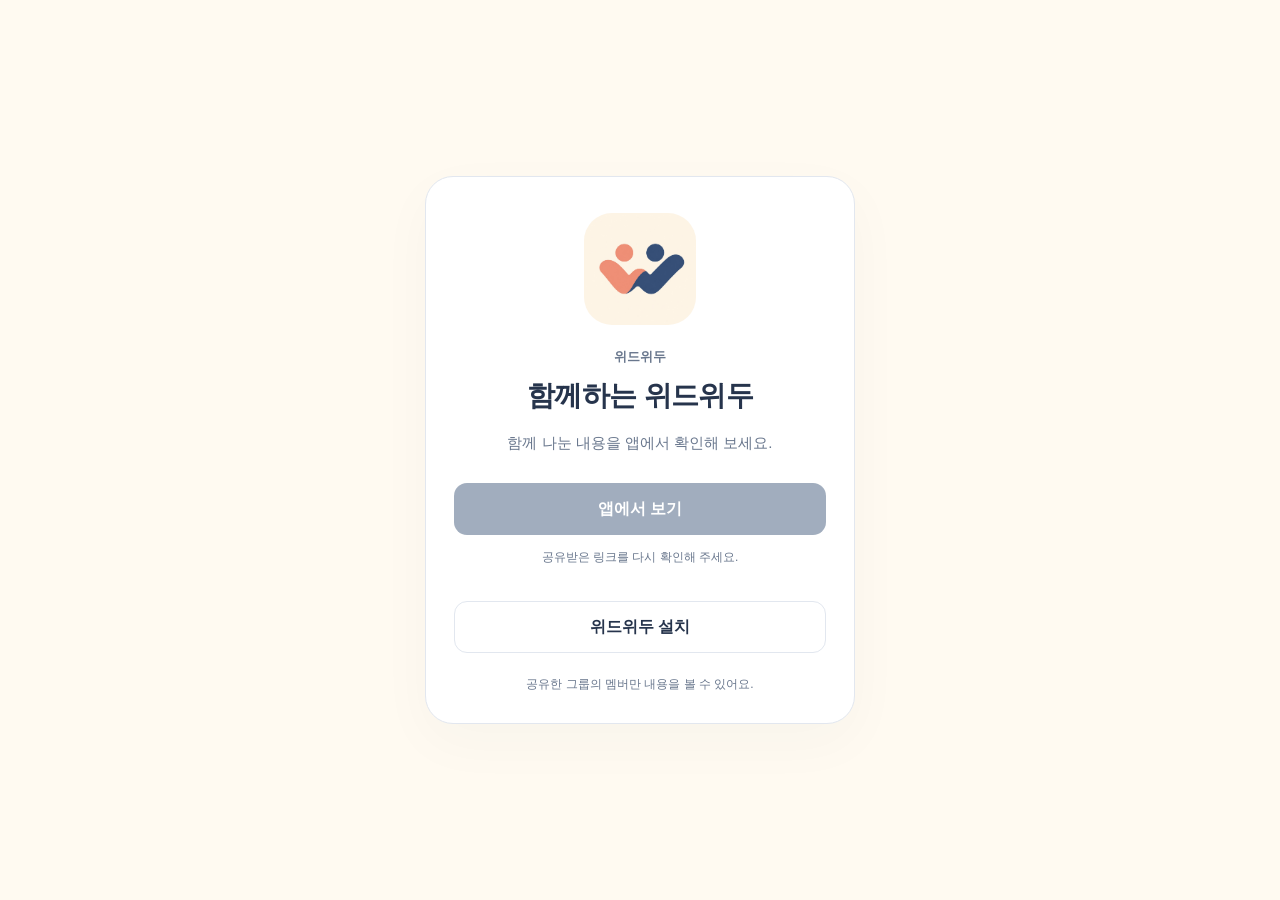
==== index.html @ 4100de36 "Host public WithWeDo link preview pages" ====
<!doctype html>
<html lang="ko">
<head>
  <meta charset="utf-8">
  <meta name="viewport" content="width=device-width, initial-scale=1">
  <meta name="referrer" content="no-referrer">
  <meta name="robots" content="noindex, nofollow">
  <meta http-equiv="Content-Security-Policy" content="default-src 'none'; img-src 'self'; style-src 'self'; script-src 'self'; base-uri 'none'; form-action 'none'; object-src 'none'">
  <title>위드위두</title>
  <meta name="description" content="함께 나눈 내용을 위드위두 앱에서 확인해 보세요. 그룹 멤버만 내용을 볼 수 있어요.">
  <meta property="og:type" content="website">
  <meta property="og:locale" content="ko_KR">
  <meta property="og:site_name" content="위드위두">
  <meta property="og:title" content="위드위두">
  <meta property="og:description" content="함께 나눈 내용을 위드위두 앱에서 확인해 보세요. 그룹 멤버만 내용을 볼 수 있어요.">
  <meta property="og:image" content="https://mkh4327.github.io/withwedo-links/assets/app-icon.png">
  <meta property="og:image:secure_url" content="https://mkh4327.github.io/withwedo-links/assets/app-icon.png">
  <meta property="og:image:type" content="image/png">
  <meta property="og:image:width" content="1254">
  <meta property="og:image:height" content="1254">
  <meta property="og:image:alt" content="위드위두 로고">
  <meta name="twitter:card" content="summary_large_image">
  <meta name="twitter:title" content="위드위두">
  <meta name="twitter:description" content="함께 나눈 내용을 위드위두 앱에서 확인해 보세요. 그룹 멤버만 내용을 볼 수 있어요.">
  <meta name="twitter:image" content="https://mkh4327.github.io/withwedo-links/assets/app-icon.png">
  <link rel="icon" type="image/png" href="./assets/app-icon.png">
  <link rel="stylesheet" href="./assets/share.css">
  <script src="./assets/share.js" defer></script>
</head>
<body>
  <main class="share-card">
    <img class="app-icon" src="./assets/app-icon.png" alt="위드위두" width="112" height="112">
    <p class="brand">위드위두</p>
    <h1>함께하는 위드위두</h1>
    <p class="intro">함께 나눈 내용을 앱에서 확인해 보세요.</p>
    <a class="button primary" id="open-app" role="button" aria-disabled="true" tabindex="-1">앱에서 보기</a>
    <p class="status" id="link-status" role="status" aria-live="polite">공유 링크를 확인하고 있어요.</p>
    <a class="button secondary" href="https://apps.apple.com/app/id6822225242" rel="noreferrer noopener">위드위두 설치</a>
    <p class="privacy">공유한 그룹의 멤버만 내용을 볼 수 있어요.</p>
    <noscript><p class="status">앱에서 열려면 브라우저의 JavaScript를 켜 주세요.</p></noscript>
  </main>
</body>
</html>
---- assets/share.css ----
:root {
  color-scheme: light dark;
  --background: #fffaf1;
  --surface: #ffffff;
  --ink: #26344c;
  --muted: #69778d;
  --border: #e2e7ef;
  --primary: #304b70;
  --on-primary: #ffffff;
}

* { box-sizing: border-box; }

body {
  margin: 0;
  min-height: 100vh;
  min-height: 100svh;
  display: grid;
  place-items: center;
  padding: 28px 18px;
  background: var(--background);
  color: var(--ink);
  font-family: -apple-system, BlinkMacSystemFont, "Apple SD Gothic Neo", "Malgun Gothic", sans-serif;
  line-height: 1.6;
}

.share-card {
  width: min(100%, 430px);
  padding: 36px 28px 28px;
  border: 1px solid var(--border);
  border-radius: 28px;
  background: var(--surface);
  text-align: center;
  box-shadow: 0 18px 55px #26344c08;
}

.app-icon { display: block; margin: 0 auto 22px; border-radius: 25%; }
.brand { margin: 0 0 8px; font-size: 13px; font-weight: 600; color: var(--muted); }
h1 { margin: 0; font-size: clamp(22px, 6vw, 28px); line-height: 1.4; letter-spacing: -.6px; word-break: keep-all; overflow-wrap: anywhere; }
.intro { margin: 16px 0 28px; font-size: 15px; color: var(--muted); word-break: keep-all; }
.button { display: block; width: 100%; min-height: 52px; padding: 12px 16px; border: 1px solid transparent; border-radius: 13px; text-decoration: none; font-size: 16px; font-weight: 600; line-height: 26px; }
.primary { background: var(--primary); color: var(--on-primary); }
.primary[aria-disabled="true"] { opacity: .45; cursor: default; }
.secondary { color: var(--ink); border-color: var(--border); background: transparent; }
.button:focus-visible { outline: 3px solid var(--primary); outline-offset: 4px; }
.status { min-height: 40px; margin: 13px 0; font-size: 12px; color: var(--muted); word-break: keep-all; }
.privacy { margin: 22px 0 0; font-size: 12px; color: var(--muted); word-break: keep-all; }

@media (prefers-color-scheme: dark) {
  :root {
    --background: #191e23;
    --surface: #252b33;
    --ink: #e0e5ed;
    --muted: #a2adbd;
    --border: #414b5b;
    --primary: #b6cbe7;
    --on-primary: #1b2a40;
  }
  .share-card { box-shadow: none; }
}

@media (max-width: 360px) {
  body { padding: 16px 12px; }
  .share-card { padding: 28px 20px 24px; border-radius: 22px; }
}
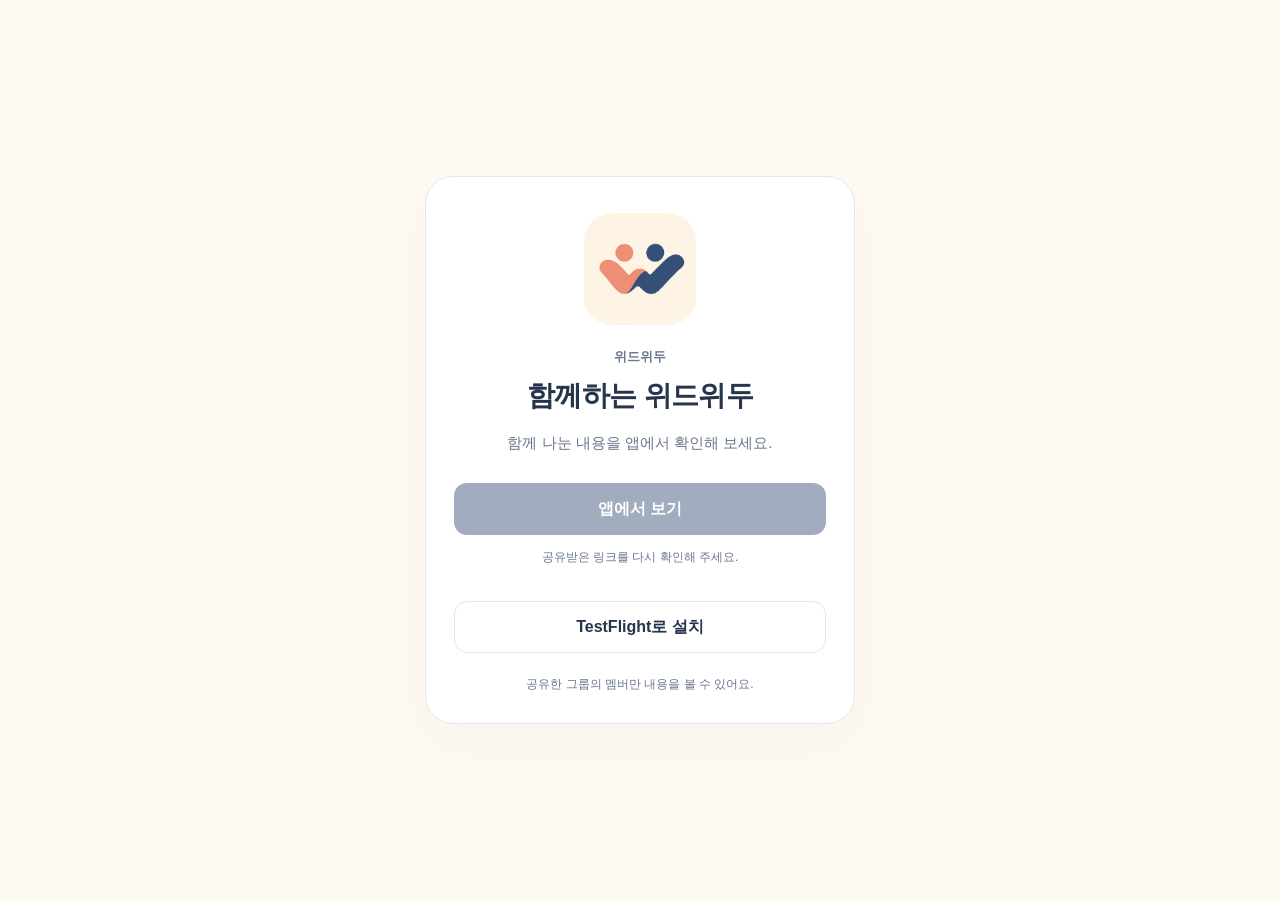
==== commit 84fbac56: "Fix shared page installation links to TestFlight" ====
--- a/index.html
+++ b/index.html
@@ -35,7 +35,7 @@
     <p class="intro">함께 나눈 내용을 앱에서 확인해 보세요.</p>
     <a class="button primary" id="open-app" role="button" aria-disabled="true" tabindex="-1">앱에서 보기</a>
     <p class="status" id="link-status" role="status" aria-live="polite">공유 링크를 확인하고 있어요.</p>
-    <a class="button secondary" href="https://apps.apple.com/app/id6822225242" rel="noreferrer noopener">위드위두 설치</a>
+    <a class="button secondary" href="https://testflight.apple.com/join/N9txWsCP" rel="noreferrer noopener">TestFlight로 설치</a>
     <p class="privacy">공유한 그룹의 멤버만 내용을 볼 수 있어요.</p>
     <noscript><p class="status">앱에서 열려면 브라우저의 JavaScript를 켜 주세요.</p></noscript>
   </main>
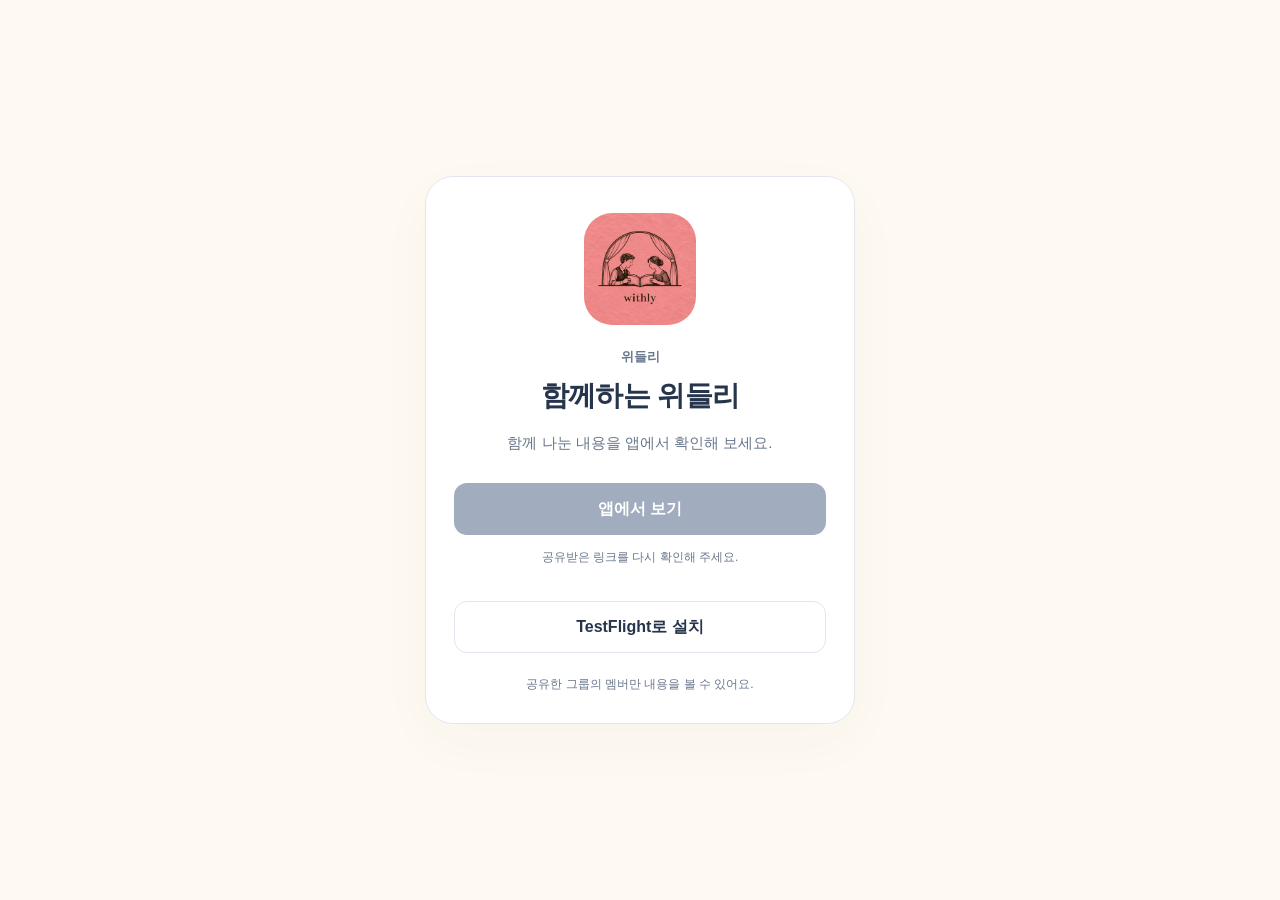
==== commit 8e084a17: "Update shared link previews to Withly branding Refresh all generic titles and descriptions, replace " ====
--- a/index.html
+++ b/index.html
@@ -6,32 +6,32 @@
   <meta name="referrer" content="no-referrer">
   <meta name="robots" content="noindex, nofollow">
   <meta http-equiv="Content-Security-Policy" content="default-src 'none'; img-src 'self'; style-src 'self'; script-src 'self'; base-uri 'none'; form-action 'none'; object-src 'none'">
-  <title>위드위두</title>
-  <meta name="description" content="함께 나눈 내용을 위드위두 앱에서 확인해 보세요. 그룹 멤버만 내용을 볼 수 있어요.">
+  <title>위들리</title>
+  <meta name="description" content="함께 나눈 내용을 위들리 앱에서 확인해 보세요. 그룹 멤버만 내용을 볼 수 있어요.">
   <meta property="og:type" content="website">
   <meta property="og:locale" content="ko_KR">
-  <meta property="og:site_name" content="위드위두">
-  <meta property="og:title" content="위드위두">
-  <meta property="og:description" content="함께 나눈 내용을 위드위두 앱에서 확인해 보세요. 그룹 멤버만 내용을 볼 수 있어요.">
-  <meta property="og:image" content="https://mkh4327.github.io/withwedo-links/assets/app-icon.png">
-  <meta property="og:image:secure_url" content="https://mkh4327.github.io/withwedo-links/assets/app-icon.png">
+  <meta property="og:site_name" content="위들리">
+  <meta property="og:title" content="위들리">
+  <meta property="og:description" content="함께 나눈 내용을 위들리 앱에서 확인해 보세요. 그룹 멤버만 내용을 볼 수 있어요.">
+  <meta property="og:image" content="https://mkh4327.github.io/withwedo-links/assets/withly-icon-91245ba796e7.png">
+  <meta property="og:image:secure_url" content="https://mkh4327.github.io/withwedo-links/assets/withly-icon-91245ba796e7.png">
   <meta property="og:image:type" content="image/png">
   <meta property="og:image:width" content="1254">
   <meta property="og:image:height" content="1254">
-  <meta property="og:image:alt" content="위드위두 로고">
+  <meta property="og:image:alt" content="위들리 로고">
   <meta name="twitter:card" content="summary_large_image">
-  <meta name="twitter:title" content="위드위두">
-  <meta name="twitter:description" content="함께 나눈 내용을 위드위두 앱에서 확인해 보세요. 그룹 멤버만 내용을 볼 수 있어요.">
-  <meta name="twitter:image" content="https://mkh4327.github.io/withwedo-links/assets/app-icon.png">
-  <link rel="icon" type="image/png" href="./assets/app-icon.png">
+  <meta name="twitter:title" content="위들리">
+  <meta name="twitter:description" content="함께 나눈 내용을 위들리 앱에서 확인해 보세요. 그룹 멤버만 내용을 볼 수 있어요.">
+  <meta name="twitter:image" content="https://mkh4327.github.io/withwedo-links/assets/withly-icon-91245ba796e7.png">
+  <link rel="icon" type="image/png" href="./assets/withly-icon-91245ba796e7.png">
   <link rel="stylesheet" href="./assets/share.css">
   <script src="./assets/share.js" defer></script>
 </head>
 <body>
   <main class="share-card">
-    <img class="app-icon" src="./assets/app-icon.png" alt="위드위두" width="112" height="112">
-    <p class="brand">위드위두</p>
-    <h1>함께하는 위드위두</h1>
+    <img class="app-icon" src="./assets/withly-icon-91245ba796e7.png" alt="위들리" width="112" height="112">
+    <p class="brand">위들리</p>
+    <h1>함께하는 위들리</h1>
     <p class="intro">함께 나눈 내용을 앱에서 확인해 보세요.</p>
     <a class="button primary" id="open-app" role="button" aria-disabled="true" tabindex="-1">앱에서 보기</a>
     <p class="status" id="link-status" role="status" aria-live="polite">공유 링크를 확인하고 있어요.</p>
